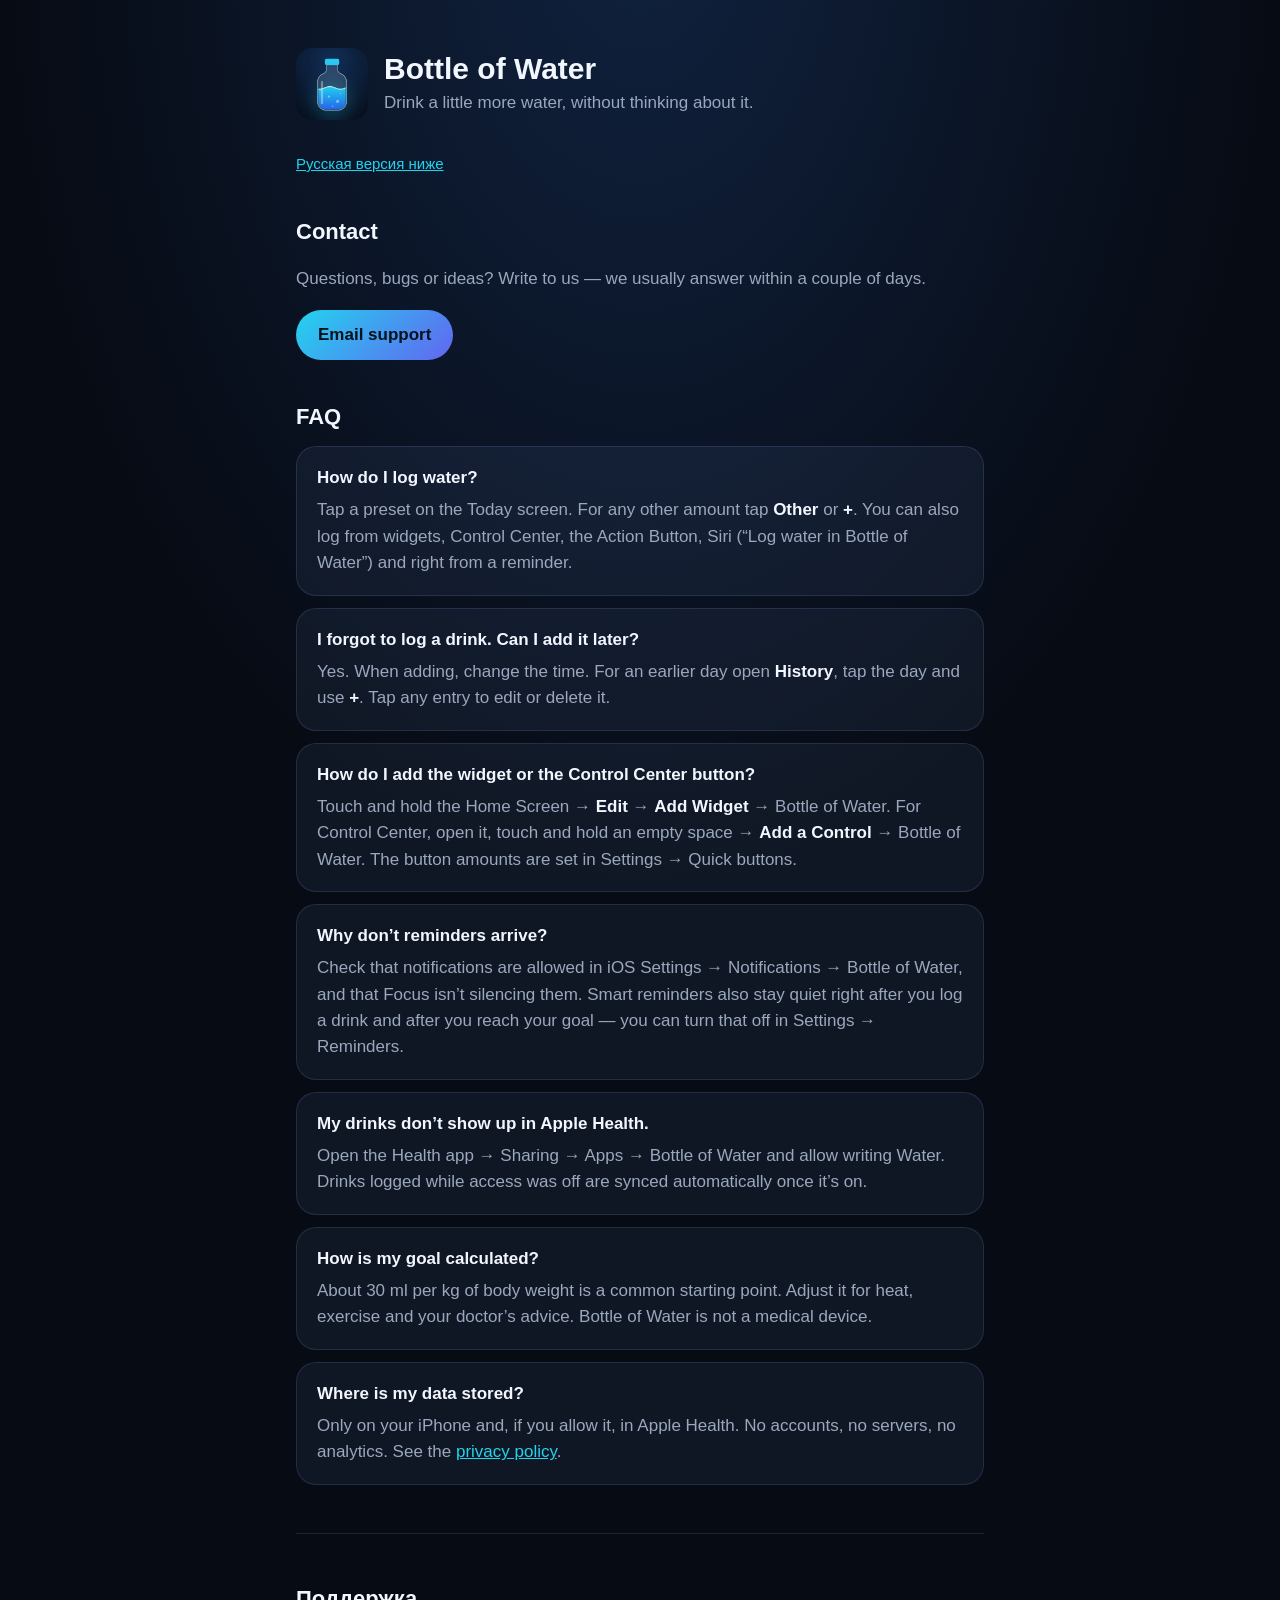
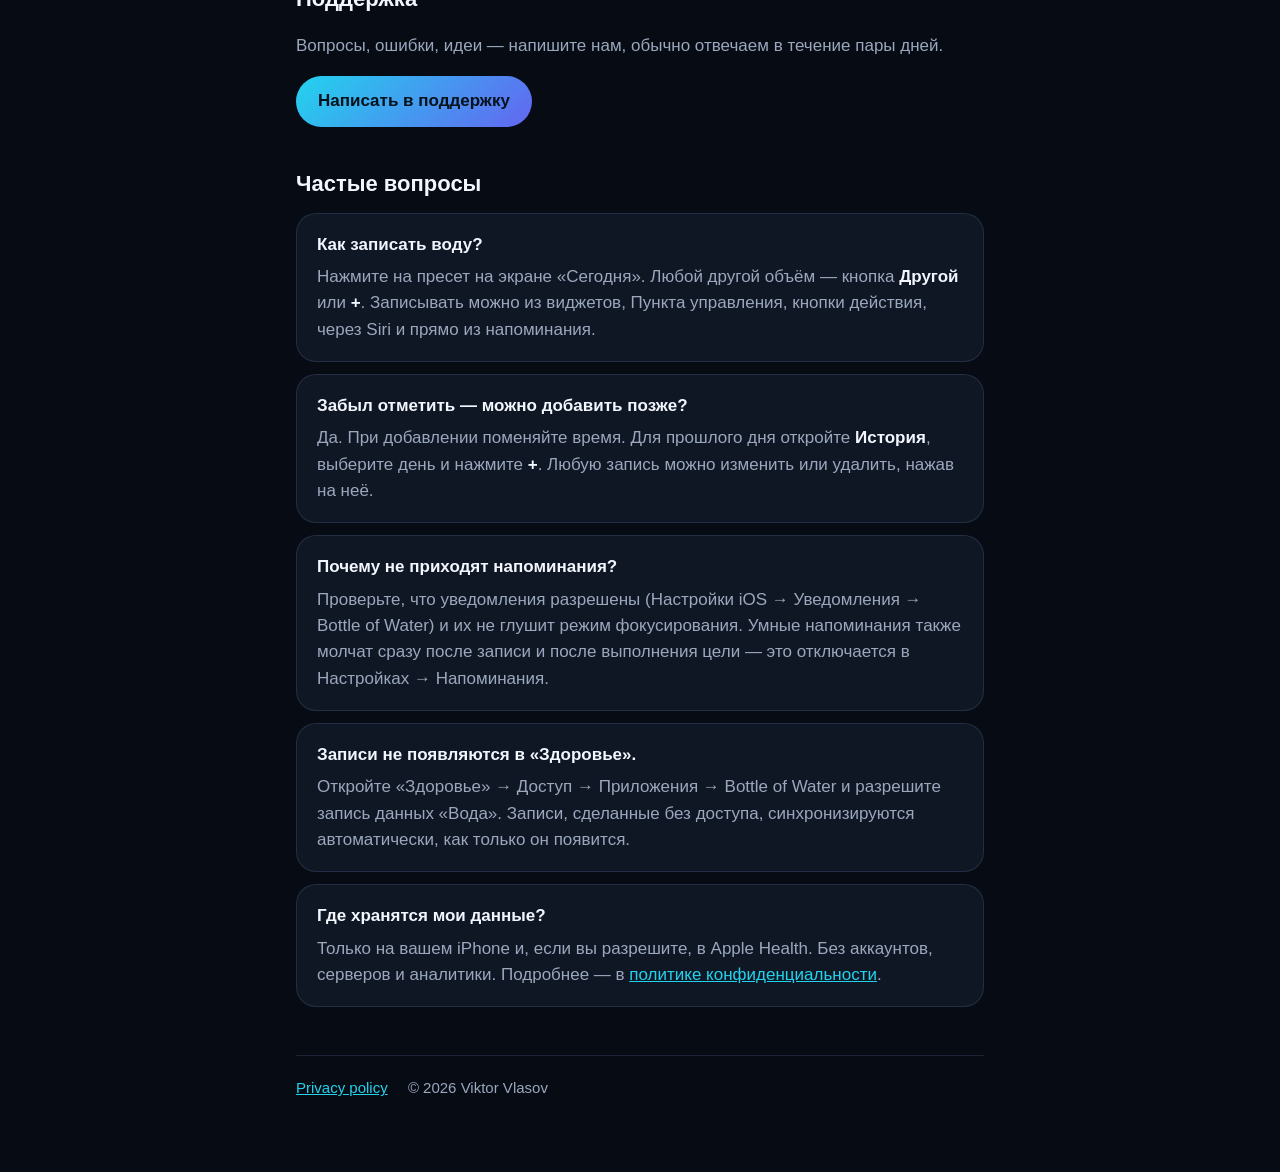
==== site/index.html @ 5659d62a "Add support and privacy pages for GitHub Pages Static site in site/ (support FAQ and privacy policy," ====
<!doctype html>
<html lang="en">
<head>
  <meta charset="utf-8">
  <meta name="viewport" content="width=device-width, initial-scale=1">
  <title>Bottle of Water — Support</title>
  <meta name="description" content="Help and FAQ for Bottle of Water, a simple water tracker for iPhone with widgets, smart reminders and Apple Health.">
  <link rel="icon" href="icon.png">
  <link rel="stylesheet" href="style.css">
</head>
<body>
<main>
  <header>
    <img src="icon.png" alt="">
    <div>
      <h1>Bottle of Water</h1>
      <p>Drink a little more water, without thinking about it.</p>
    </div>
  </header>

  <p class="lang"><a href="#ru">Русская версия ниже</a></p>

  <h2>Contact</h2>
  <p>Questions, bugs or ideas? Write to us — we usually answer within a couple of days.</p>
  <p><a class="pill" href="mailto:SUPPORT_EMAIL?subject=Bottle%20of%20Water">Email support</a></p>

  <h2>FAQ</h2>
  <div class="card">
    <h3>How do I log water?</h3>
    <p>Tap a preset on the Today screen. For any other amount tap <strong>Other</strong> or <strong>+</strong>. You can also log from widgets, Control Center, the Action Button, Siri (“Log water in Bottle of Water”) and right from a reminder.</p>
  </div>
  <div class="card">
    <h3>I forgot to log a drink. Can I add it later?</h3>
    <p>Yes. When adding, change the time. For an earlier day open <strong>History</strong>, tap the day and use <strong>+</strong>. Tap any entry to edit or delete it.</p>
  </div>
  <div class="card">
    <h3>How do I add the widget or the Control Center button?</h3>
    <p>Touch and hold the Home Screen → <strong>Edit</strong> → <strong>Add Widget</strong> → Bottle of Water. For Control Center, open it, touch and hold an empty space → <strong>Add a Control</strong> → Bottle of Water. The button amounts are set in Settings → Quick buttons.</p>
  </div>
  <div class="card">
    <h3>Why don’t reminders arrive?</h3>
    <p>Check that notifications are allowed in iOS Settings → Notifications → Bottle of Water, and that Focus isn’t silencing them. Smart reminders also stay quiet right after you log a drink and after you reach your goal — you can turn that off in Settings → Reminders.</p>
  </div>
  <div class="card">
    <h3>My drinks don’t show up in Apple Health.</h3>
    <p>Open the Health app → Sharing → Apps → Bottle of Water and allow writing Water. Drinks logged while access was off are synced automatically once it’s on.</p>
  </div>
  <div class="card">
    <h3>How is my goal calculated?</h3>
    <p>About 30 ml per kg of body weight is a common starting point. Adjust it for heat, exercise and your doctor’s advice. Bottle of Water is not a medical device.</p>
  </div>
  <div class="card">
    <h3>Where is my data stored?</h3>
    <p>Only on your iPhone and, if you allow it, in Apple Health. No accounts, no servers, no analytics. See the <a href="privacy/">privacy policy</a>.</p>
  </div>

  <hr>

  <section id="ru" lang="ru">
    <h2>Поддержка</h2>
    <p>Вопросы, ошибки, идеи — напишите нам, обычно отвечаем в течение пары дней.</p>
    <p><a class="pill" href="mailto:SUPPORT_EMAIL?subject=Bottle%20of%20Water">Написать в поддержку</a></p>

    <h2>Частые вопросы</h2>
    <div class="card">
      <h3>Как записать воду?</h3>
      <p>Нажмите на пресет на экране «Сегодня». Любой другой объём — кнопка <strong>Другой</strong> или <strong>+</strong>. Записывать можно из виджетов, Пункта управления, кнопки действия, через Siri и прямо из напоминания.</p>
    </div>
    <div class="card">
      <h3>Забыл отметить — можно добавить позже?</h3>
      <p>Да. При добавлении поменяйте время. Для прошлого дня откройте <strong>История</strong>, выберите день и нажмите <strong>+</strong>. Любую запись можно изменить или удалить, нажав на неё.</p>
    </div>
    <div class="card">
      <h3>Почему не приходят напоминания?</h3>
      <p>Проверьте, что уведомления разрешены (Настройки iOS → Уведомления → Bottle of Water) и их не глушит режим фокусирования. Умные напоминания также молчат сразу после записи и после выполнения цели — это отключается в Настройках → Напоминания.</p>
    </div>
    <div class="card">
      <h3>Записи не появляются в «Здоровье».</h3>
      <p>Откройте «Здоровье» → Доступ → Приложения → Bottle of Water и разрешите запись данных «Вода». Записи, сделанные без доступа, синхронизируются автоматически, как только он появится.</p>
    </div>
    <div class="card">
      <h3>Где хранятся мои данные?</h3>
      <p>Только на вашем iPhone и, если вы разрешите, в Apple Health. Без аккаунтов, серверов и аналитики. Подробнее — в <a href="privacy/#ru">политике конфиденциальности</a>.</p>
    </div>
  </section>

  <nav>
    <a href="privacy/">Privacy policy</a>
    <span>© 2026 Viktor Vlasov</span>
  </nav>
</main>
</body>
</html>
---- site/style.css ----
:root {
  --bg: #070b14;
  --bg-top: #10223f;
  --card: rgba(148, 184, 255, 0.07);
  --stroke: rgba(148, 184, 255, 0.14);
  --text: #f2f6ff;
  --text-2: #9aa7bd;
  --aqua: #22d3ee;
  --indigo: #6366f1;
}

* { box-sizing: border-box; }

body {
  margin: 0;
  background: radial-gradient(ellipse at 50% -10%, var(--bg-top), var(--bg) 70%) fixed, var(--bg);
  color: var(--text);
  font: 17px/1.55 -apple-system, BlinkMacSystemFont, "SF Pro Text", "Segoe UI", Roboto, sans-serif;
  -webkit-font-smoothing: antialiased;
}

main { max-width: 720px; margin: 0 auto; padding: 48px 16px 72px; }

header { display: flex; align-items: center; gap: 16px; margin-bottom: 32px; }
header img { width: 72px; height: 72px; border-radius: 16px; }
header h1 { margin: 0; font-size: 30px; line-height: 1.15; }
header p { margin: 4px 0 0; color: var(--text-2); }

h2 { font-size: 22px; margin: 40px 0 12px; }
h3 { font-size: 17px; margin: 0 0 6px; }
p, li { color: var(--text-2); }
strong { color: var(--text); }
a { color: var(--aqua); }

.card {
  background: var(--card);
  border: 1px solid var(--stroke);
  border-radius: 20px;
  padding: 18px 20px;
  margin: 12px 0;
}
.card p { margin: 0; }

.pill {
  display: inline-block;
  padding: 12px 22px;
  border-radius: 999px;
  background: linear-gradient(135deg, var(--aqua), var(--indigo));
  color: #04121c;
  font-weight: 700;
  text-decoration: none;
}

nav { margin-top: 48px; padding-top: 20px; border-top: 1px solid var(--stroke); color: var(--text-2); font-size: 15px; }
nav a { margin-right: 16px; }

.lang { color: var(--text-2); font-size: 15px; }
hr { border: 0; border-top: 1px solid var(--stroke); margin: 48px 0; }
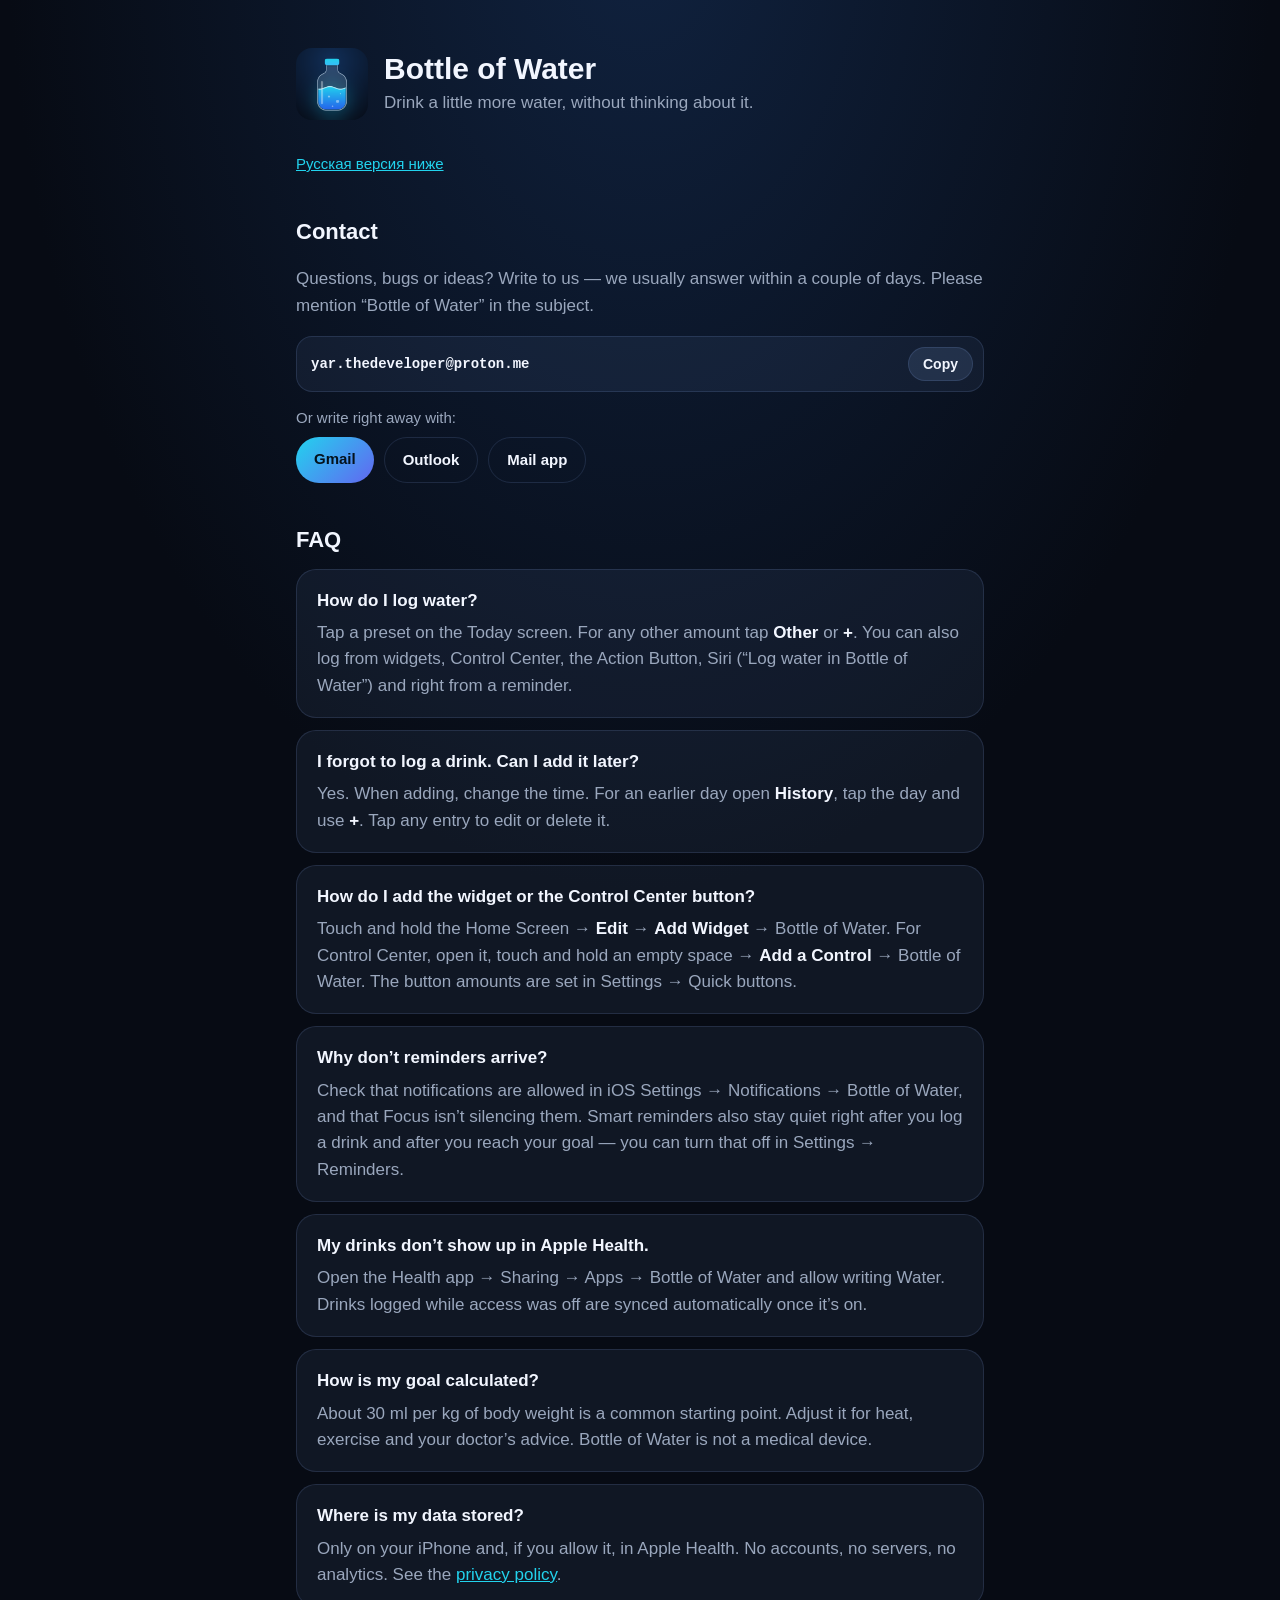
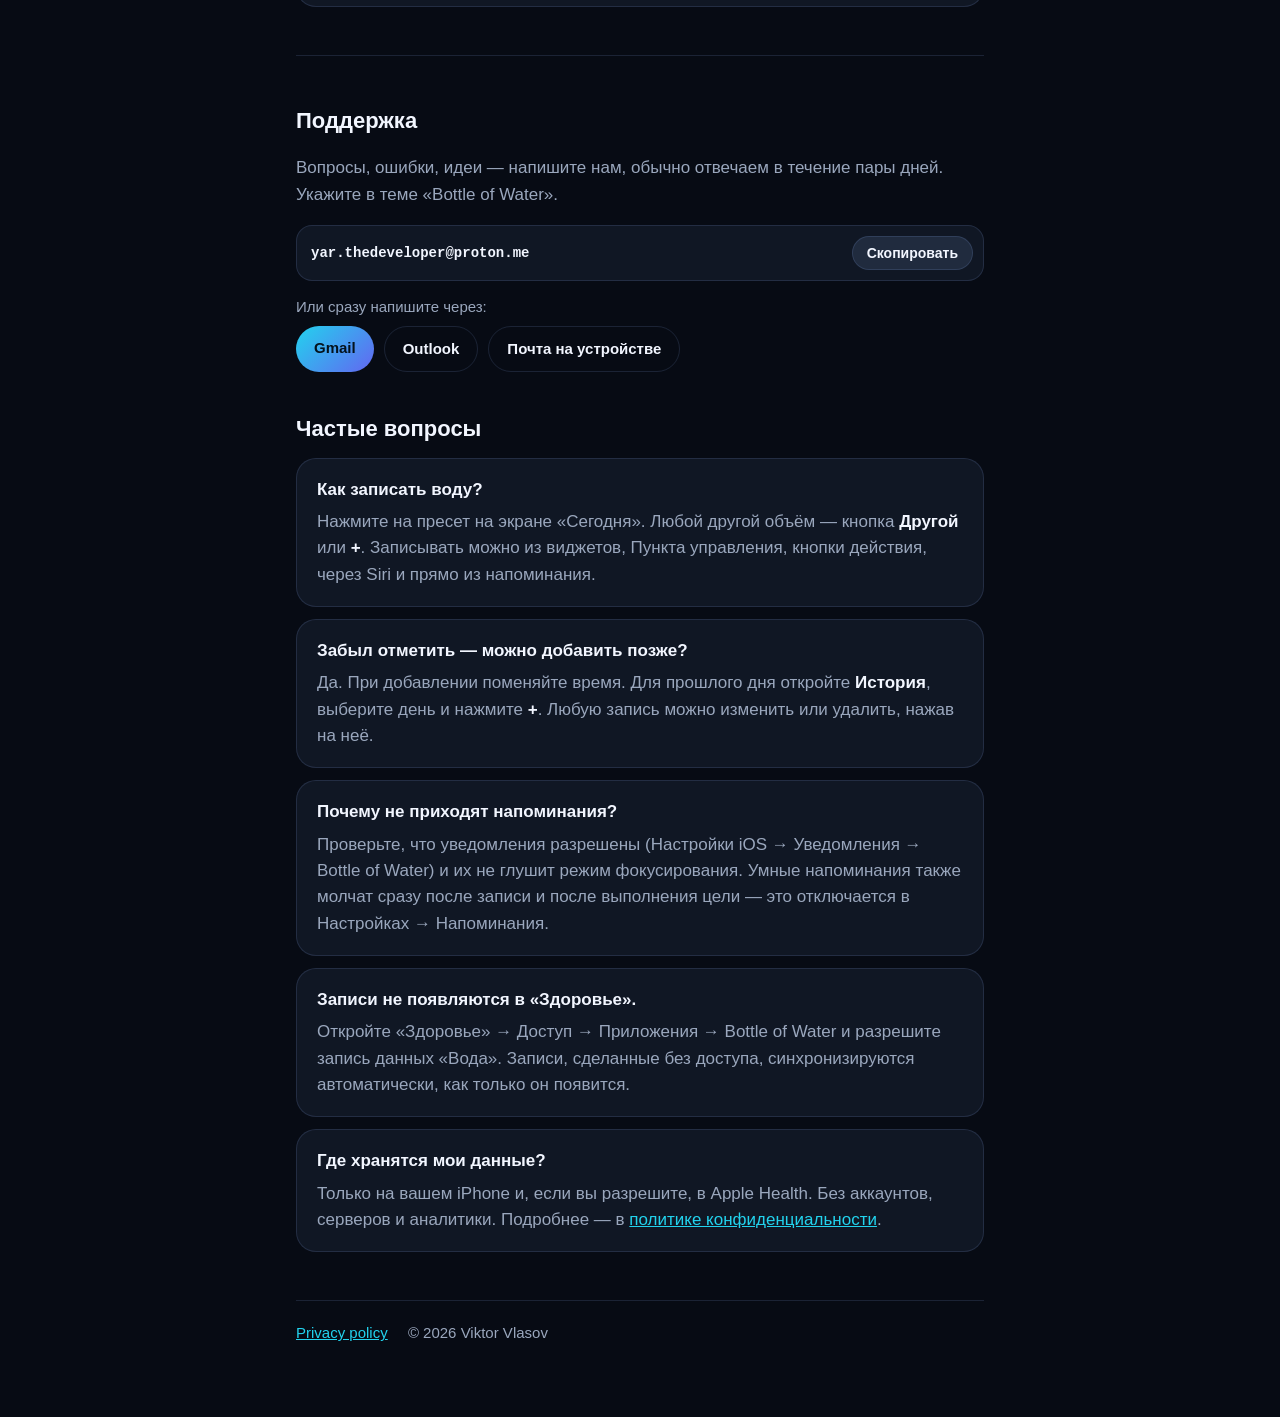
==== commit a8178626: "Let people pick how to contact support Many people never set up Apple Mail, so a plain mailto link d" ====
--- a/site/index.html
+++ b/site/index.html
@@ -21,8 +21,19 @@
   <p class="lang"><a href="#ru">Русская версия ниже</a></p>
 
   <h2>Contact</h2>
-  <p>Questions, bugs or ideas? Write to us — we usually answer within a couple of days.</p>
-  <p><a class="pill" href="mailto:SUPPORT_EMAIL?subject=Bottle%20of%20Water">Email support</a></p>
+  <p>Questions, bugs or ideas? Write to us — we usually answer within a couple of days. Please mention “Bottle of Water” in the subject.</p>
+  <div class="contact">
+    <div class="email-row">
+      <span class="email">yar.thedeveloper@proton.me</span>
+      <button class="copy" type="button" data-copy="yar.thedeveloper@proton.me" data-done="Copied ✓">Copy</button>
+    </div>
+    <p class="hint">Or write right away with:</p>
+    <div class="clients">
+      <a class="pill" href="https://mail.google.com/mail/?view=cm&amp;fs=1&amp;to=yar.thedeveloper%40proton.me&amp;su=%5BBottle%20of%20Water%5D%20Feedback&amp;body=%0A%0A%E2%80%94%0AApp%3A%20Bottle%20of%20Water%0ADevice%20%2F%20iOS%3A%20" target="_blank" rel="noopener">Gmail</a>
+      <a class="pill alt" href="https://outlook.live.com/mail/0/deeplink/compose?to=yar.thedeveloper%40proton.me&amp;subject=%5BBottle%20of%20Water%5D%20Feedback&amp;body=%0A%0A%E2%80%94%0AApp%3A%20Bottle%20of%20Water%0ADevice%20%2F%20iOS%3A%20" target="_blank" rel="noopener">Outlook</a>
+      <a class="pill alt" href="mailto:yar.thedeveloper@proton.me?subject=%5BBottle%20of%20Water%5D%20Feedback&amp;body=%0A%0A%E2%80%94%0AApp%3A%20Bottle%20of%20Water%0ADevice%20%2F%20iOS%3A%20">Mail app</a>
+    </div>
+  </div>
 
   <h2>FAQ</h2>
   <div class="card">
@@ -58,8 +69,19 @@
 
   <section id="ru" lang="ru">
     <h2>Поддержка</h2>
-    <p>Вопросы, ошибки, идеи — напишите нам, обычно отвечаем в течение пары дней.</p>
-    <p><a class="pill" href="mailto:SUPPORT_EMAIL?subject=Bottle%20of%20Water">Написать в поддержку</a></p>
+    <p>Вопросы, ошибки, идеи — напишите нам, обычно отвечаем в течение пары дней. Укажите в теме «Bottle of Water».</p>
+    <div class="contact">
+      <div class="email-row">
+        <span class="email">yar.thedeveloper@proton.me</span>
+        <button class="copy" type="button" data-copy="yar.thedeveloper@proton.me" data-done="Скопировано ✓">Скопировать</button>
+      </div>
+      <p class="hint">Или сразу напишите через:</p>
+      <div class="clients">
+        <a class="pill" href="https://mail.google.com/mail/?view=cm&amp;fs=1&amp;to=yar.thedeveloper%40proton.me&amp;su=%5BBottle%20of%20Water%5D%20Feedback&amp;body=%0A%0A%E2%80%94%0AApp%3A%20Bottle%20of%20Water%0ADevice%20%2F%20iOS%3A%20" target="_blank" rel="noopener">Gmail</a>
+        <a class="pill alt" href="https://outlook.live.com/mail/0/deeplink/compose?to=yar.thedeveloper%40proton.me&amp;subject=%5BBottle%20of%20Water%5D%20Feedback&amp;body=%0A%0A%E2%80%94%0AApp%3A%20Bottle%20of%20Water%0ADevice%20%2F%20iOS%3A%20" target="_blank" rel="noopener">Outlook</a>
+        <a class="pill alt" href="mailto:yar.thedeveloper@proton.me?subject=%5BBottle%20of%20Water%5D%20Feedback&amp;body=%0A%0A%E2%80%94%0AApp%3A%20Bottle%20of%20Water%0ADevice%20%2F%20iOS%3A%20">Почта на устройстве</a>
+      </div>
+    </div>
 
     <h2>Частые вопросы</h2>
     <div class="card">
@@ -89,5 +111,31 @@
     <span>© 2026 Viktor Vlasov</span>
   </nav>
 </main>
+<script>
+  document.querySelectorAll('.copy').forEach(function (button) {
+    var label = button.textContent;
+    button.addEventListener('click', function () {
+      var text = button.dataset.copy;
+      var done = function () {
+        button.textContent = button.dataset.done;
+        button.classList.add('done');
+        setTimeout(function () { button.textContent = label; button.classList.remove('done'); }, 2000);
+      };
+      if (navigator.clipboard && window.isSecureContext) {
+        navigator.clipboard.writeText(text).then(done, function () { select(button); });
+      } else {
+        select(button);
+      }
+    });
+  });
+  // Fallback: select the address so it can be copied by hand.
+  function select(button) {
+    var range = document.createRange();
+    range.selectNodeContents(button.parentNode.querySelector('.email'));
+    var selection = window.getSelection();
+    selection.removeAllRanges();
+    selection.addRange(range);
+  }
+</script>
 </body>
 </html>
--- a/site/style.css
+++ b/site/style.css
@@ -56,3 +56,25 @@
 
 .lang { color: var(--text-2); font-size: 15px; }
 hr { border: 0; border-top: 1px solid var(--stroke); margin: 48px 0; }
+
+.contact { margin: 16px 0 8px; }
+.email-row {
+  display: flex; align-items: center; gap: 12px; flex-wrap: wrap;
+  background: var(--card); border: 1px solid var(--stroke); border-radius: 16px;
+  padding: 10px 10px 10px 14px;
+}
+.email {
+  flex: 1 1 auto; min-width: 0;
+  color: var(--text); font: 600 14px/1.3 ui-monospace, "SF Mono", Menlo, monospace;
+  user-select: all; -webkit-user-select: all;
+}
+.copy {
+  flex: none; cursor: pointer; border: 1px solid var(--stroke); border-radius: 999px;
+  background: rgba(148, 184, 255, 0.12); color: var(--text);
+  font: 600 14px/1 -apple-system, BlinkMacSystemFont, sans-serif; padding: 9px 14px;
+}
+.copy.done { color: #4ade80; border-color: rgba(74, 222, 128, 0.4); }
+.hint { margin: 14px 0 8px; font-size: 15px; }
+.clients { display: flex; flex-wrap: wrap; gap: 10px; }
+.clients .pill { padding: 10px 18px; font-size: 15px; }
+.pill.alt { background: transparent; color: var(--text); border: 1px solid var(--stroke); }
